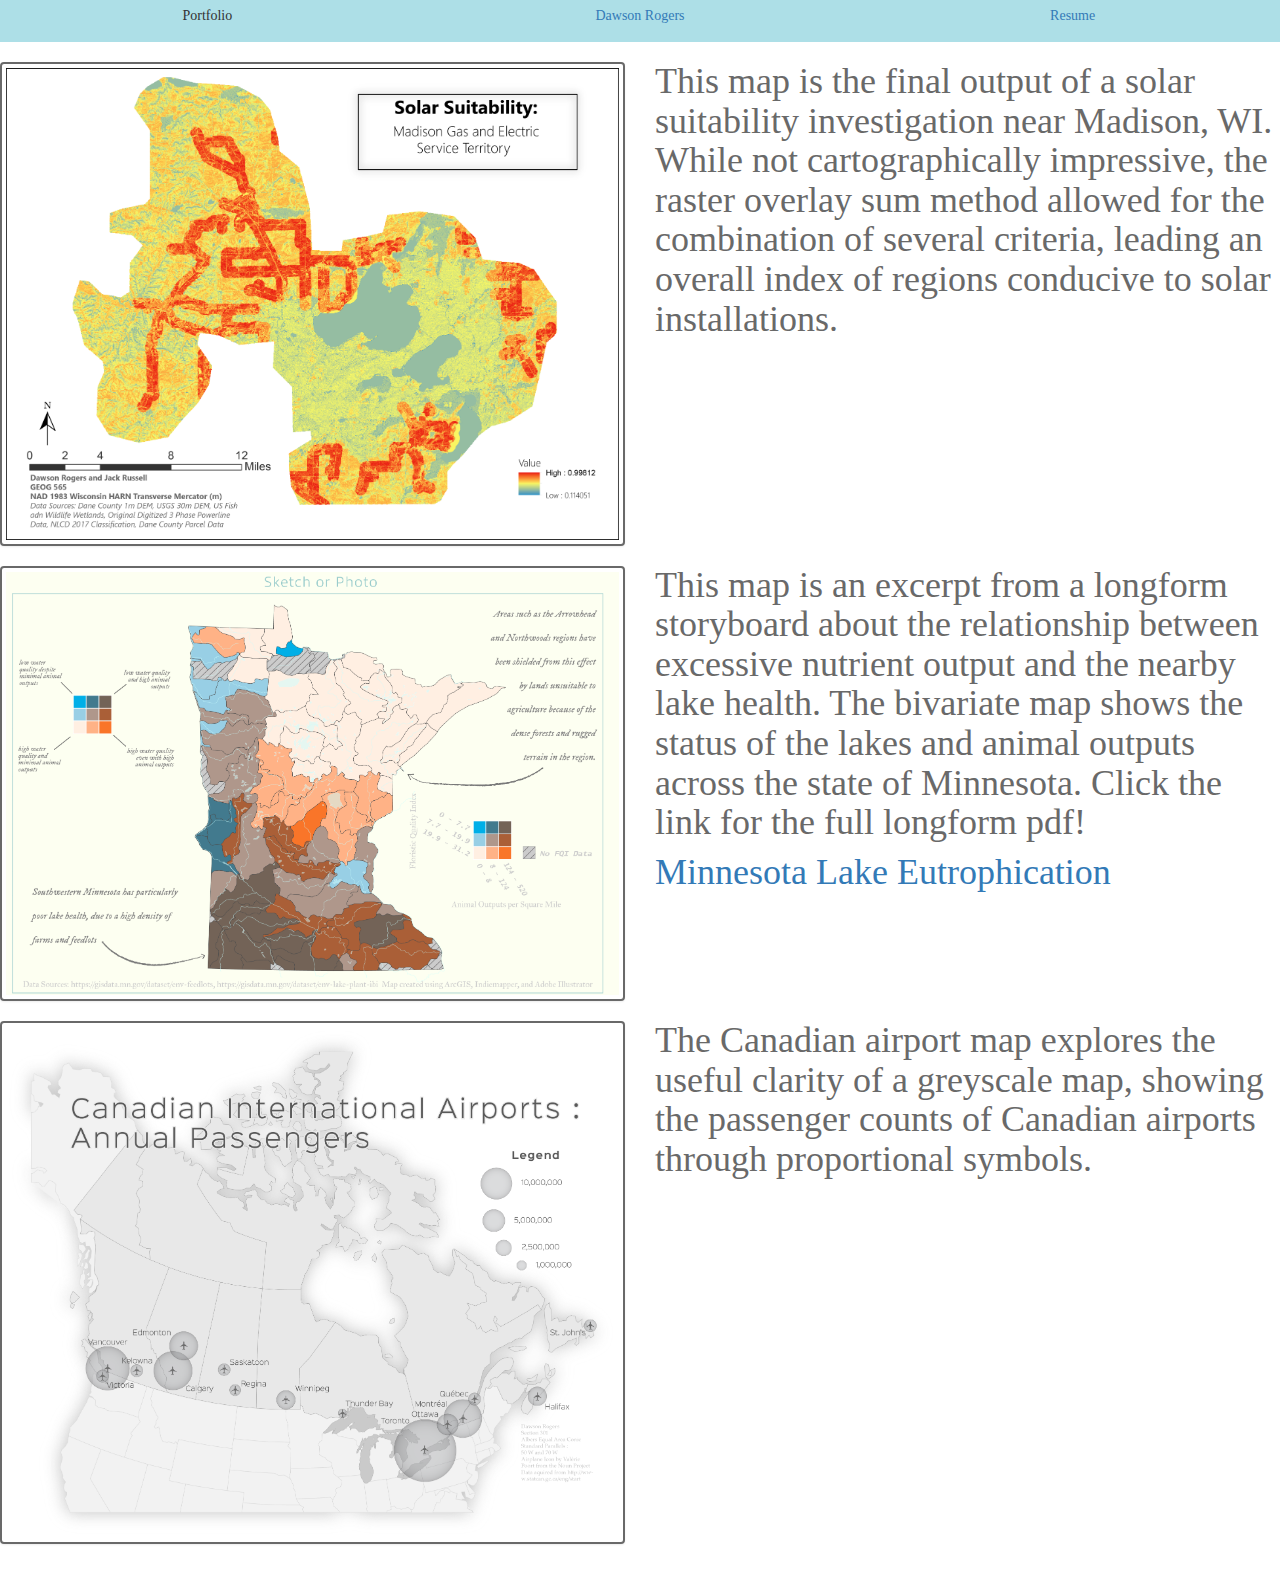
==== portfolio.html @ ebd67071 "initial draft" ====
<!DOCTYPE html>
<html>
<head>  
<link rel="stylesheet" href="css/bootstrap-theme.min.css">
	<link rel="stylesheet" href="css/bootstrap.min.css">
	<link rel="stylesheet" href="css/style.css">   
<title>portfolio</title>   
</head>  
<body>
<div style="background-color:#ADDFE7;
					padding: 6px;">
<div class="fluid-container">
	<div class="row">
			<div class="col-md-4 col-xs-12"><p class = "text-center">Portfolio</p></div>
			<div class="col-md-4 col-xs-12"><p class = "text-center"><a href ="index.html">Dawson Rogers</a></p></div>
			<div class="col-md-4 col-xs-12"><p class = "text-center">
				<a href ="resume.html"> Resume</a>
			</div>
	</div>
</div>
</div>
<div class="fluid-container">
	<h2>
	<div class ="row">
			<div class="col-md-6 col-xs-12">
				<div class="thumbnail portfolio-thumbnail">
					<img src="assets/final_solar_site_v2.png" alt ="Solar Suitability Map">
				</div>
			</div>
			
			<div class="col-md-6 col-xs-12">
				<p>This map is the final output of a solar suitability investigation near Madison, WI. While not cartographically impressive,
			the raster overlay sum method allowed for the combination of several criteria, leading an overall index of regions conducive to solar installations. 
			
				</p>
		    </div>
	</div>
	<div class ="row">
			<div class="col-md-6 col-xs-12">
				<div class="thumbnail portfolio-thumbnail">
					<img src="assets/storyboard_map.png" alt = "Lake Eutrophication Storyboard Map">
				</div>
			</div>
			
			<div class="col-md-6"><p> This map is an excerpt from a longform storyboard about the relationship between excessive nutrient output and the nearby lake health.
			The bivariate map shows the status of the lakes and animal outputs across the state of Minnesota. Click the link for the full longform pdf!
			</p>
			<a href="storyboard.html">Minnesota Lake Eutrophication</a>
			</div>
	</div>
	<div class ="row">
			<div class="col-md-6 col-xs-12">
				<div class="thumbnail portfolio-thumbnail">
					<img src="assets/canadaairportsv4.png" alt="Canadian Airports">
				</div>
			</div>
			<div class="col-md-6 col-xs-12">
			<p>The Canadian airport map explores the useful clarity of a greyscale map, showing the passenger counts of Canadian airports through proportional symbols.</p>
			</div>
	</div>
		</h2>
		
		
	</div>
			
	</div>
</div>
				
</body>
---- css/style.css ----
body {
	font-family:verdana;
}
h1 {
 color: #696969;
 font-size: 24px;
 }
 .portfolio-thumbnail {
 background-color: #FFFFFF;
 border-width: 2px;
 border-style: solid;
 border-color: #696969;
 }
h2 {
	color: #696969;
	font-size: 36px;
}
.jumbotron{background-color: #ADDFE7!important;
				  margin-bottom: 0px;}
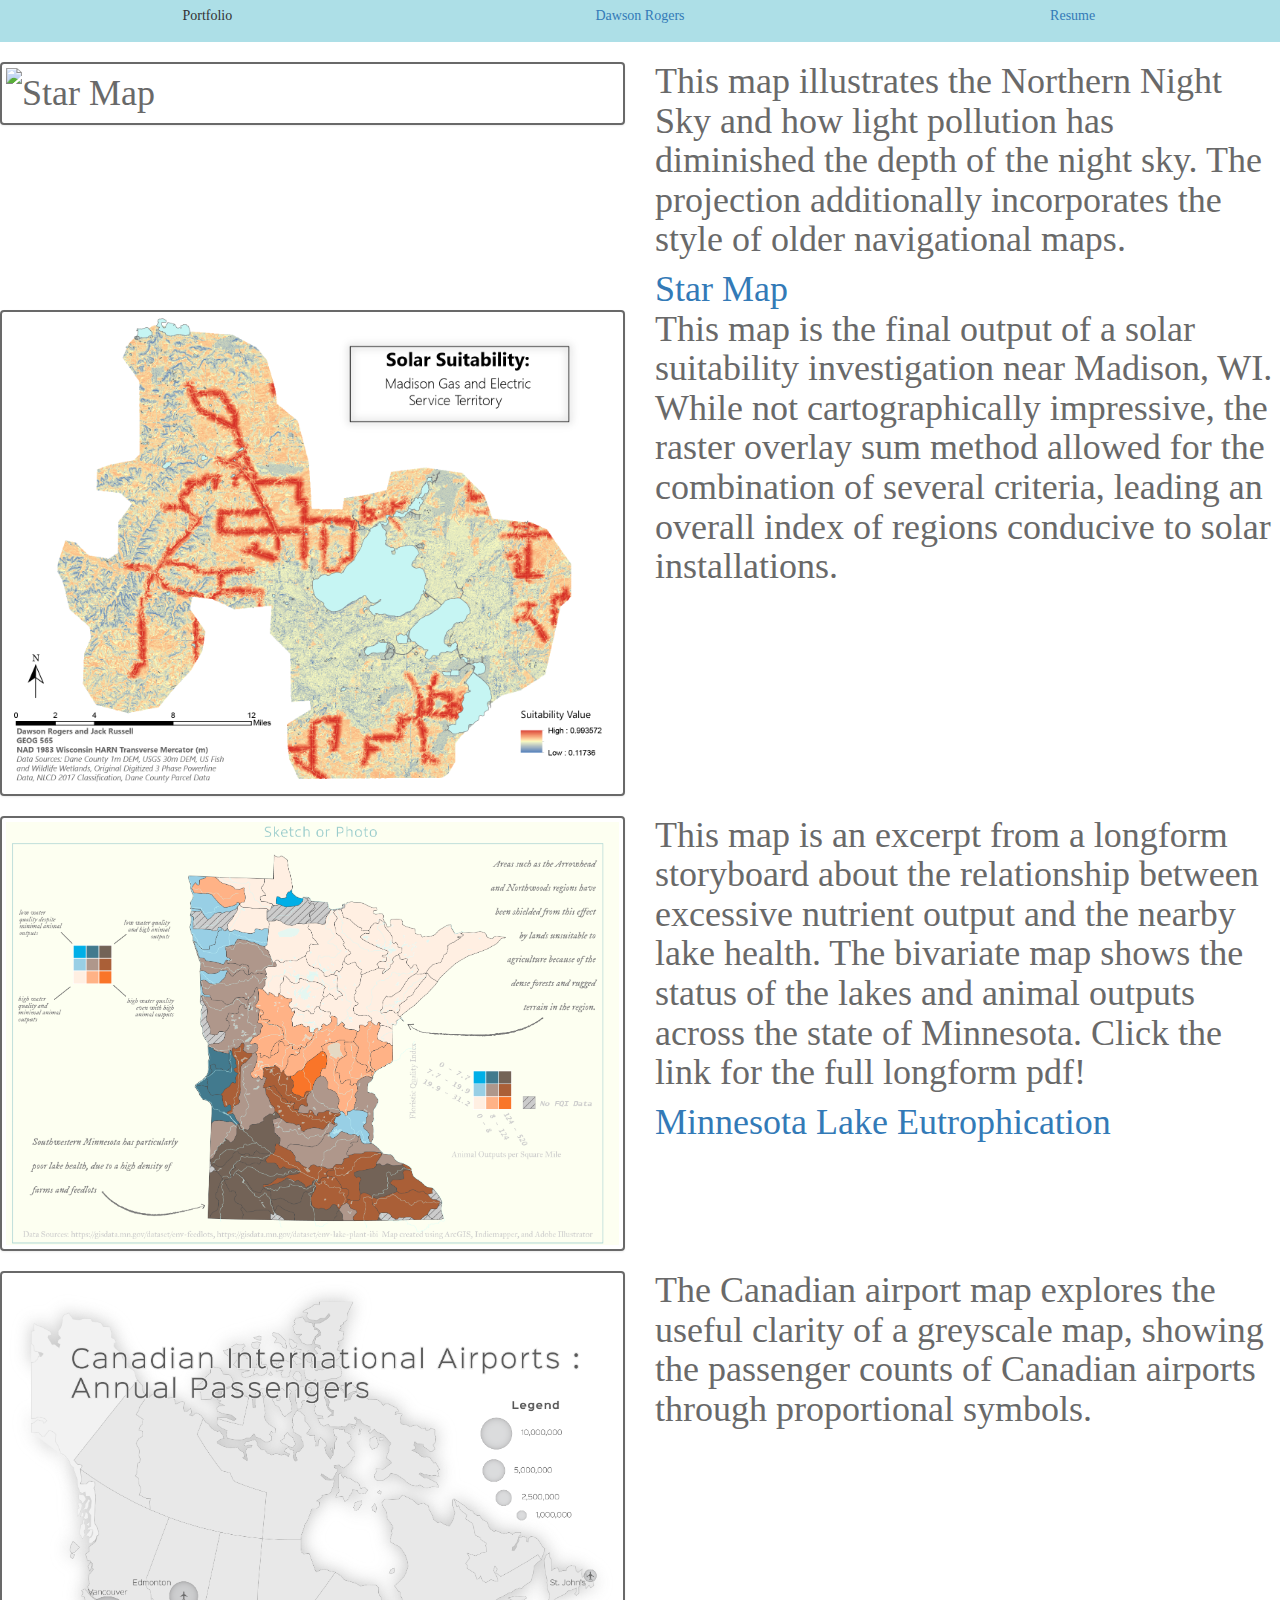
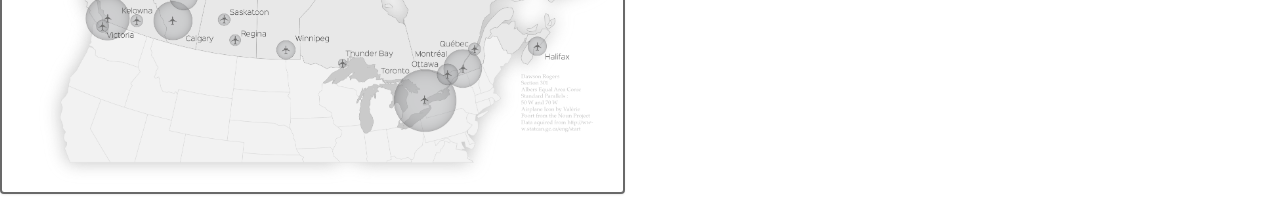
==== commit 2b5a481f: "Update with Final Project" ====
--- a/portfolio.html
+++ b/portfolio.html
@@ -21,6 +21,20 @@
 </div>
 <div class="fluid-container">
 	<h2>
+	<div class ="row">
+			<div class="col-md-6 col-xs-12">
+				<div class="thumbnail portfolio-thumbnail">
+					<img src="assets/star_map.png" alt = "Star Map">
+				</div>
+			</div>
+			
+			<div class="col-md-6"><p> This map illustrates the Northern Night Sky and how light pollution has diminished the 
+			depth of the night sky. The projection additionally incorporates the style of older navigational maps.
+			
+			</p>
+			<a href="starmap.html">Star Map</a>
+			</div>
+	</div>
 	<div class ="row">
 			<div class="col-md-6 col-xs-12">
 				<div class="thumbnail portfolio-thumbnail">
